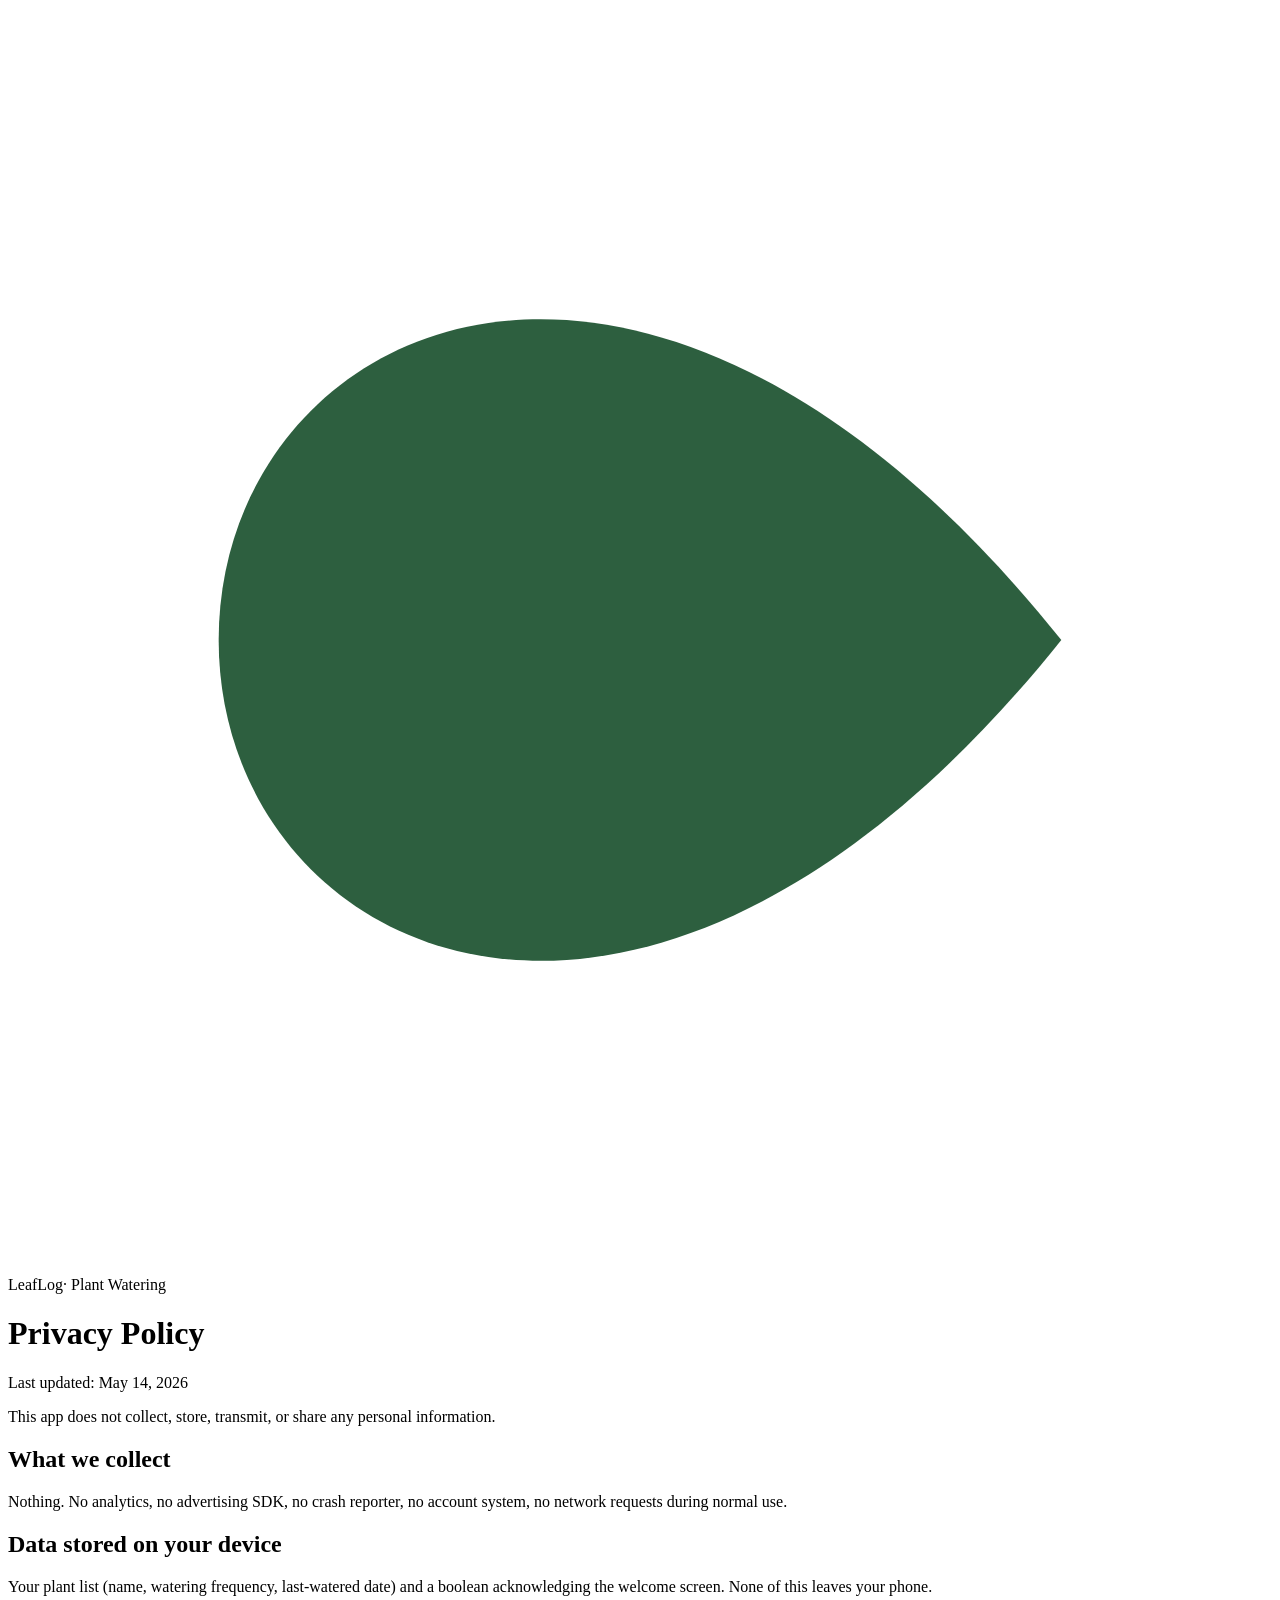
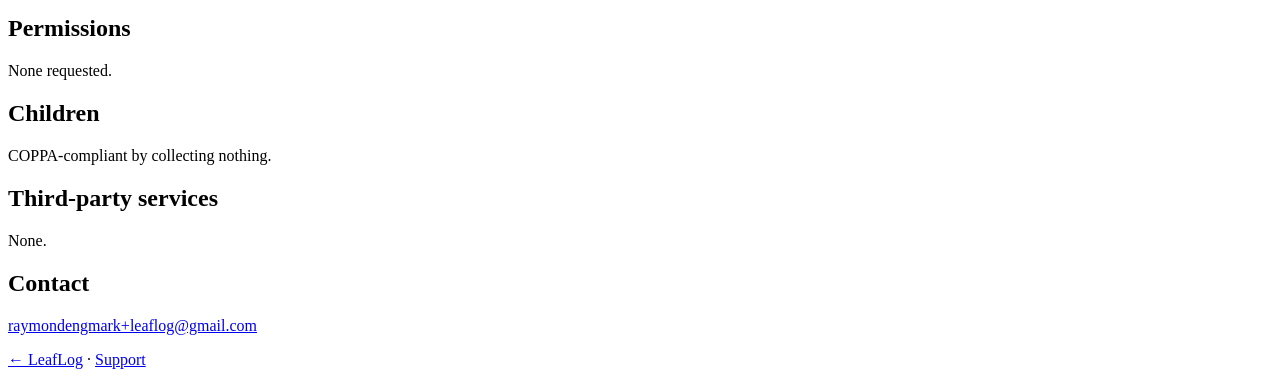
==== plant-watering/privacy/index.html @ 7d3b396c "Initial leaflog web — privacy + support" ====
<!doctype html>
<html lang="en"><head><meta charset="utf-8"><meta name="viewport" content="width=device-width, initial-scale=1"><title>Privacy — Plant Watering – LeafLog</title><link rel="stylesheet" href="/leaflog-web/assets/style.css"></head>
<body><main>
<header class="brand"><div class="mark"><svg viewBox="0 0 24 24"><path d="M4 12 C 4 6, 12 2, 20 12 C 12 22, 4 18, 4 12 Z" fill="#2D5F3F"/></svg></div><div><span class="name">LeafLog</span><span class="app">· Plant Watering</span></div></header>
<h1>Privacy Policy</h1>
<p class="updated">Last updated: May 14, 2026</p>
<p>This app does not collect, store, transmit, or share any personal information.</p>
<h2>What we collect</h2>
<p>Nothing. No analytics, no advertising SDK, no crash reporter, no account system, no network requests during normal use.</p>
<h2>Data stored on your device</h2>
<p>Your plant list (name, watering frequency, last-watered date) and a boolean acknowledging the welcome screen. None of this leaves your phone.</p>
<h2>Permissions</h2>
<p>None requested.</p>
<h2>Children</h2>
<p>COPPA-compliant by collecting nothing.</p>
<h2>Third-party services</h2>
<p>None.</p>
<h2>Contact</h2>
<p><a href="mailto:raymondengmark+leaflog@gmail.com">raymondengmark+leaflog@gmail.com</a></p>
<footer><a href="/leaflog-web/">← LeafLog</a> · <a href="/leaflog-web/plant-watering/support/">Support</a></footer>
</main></body></html>
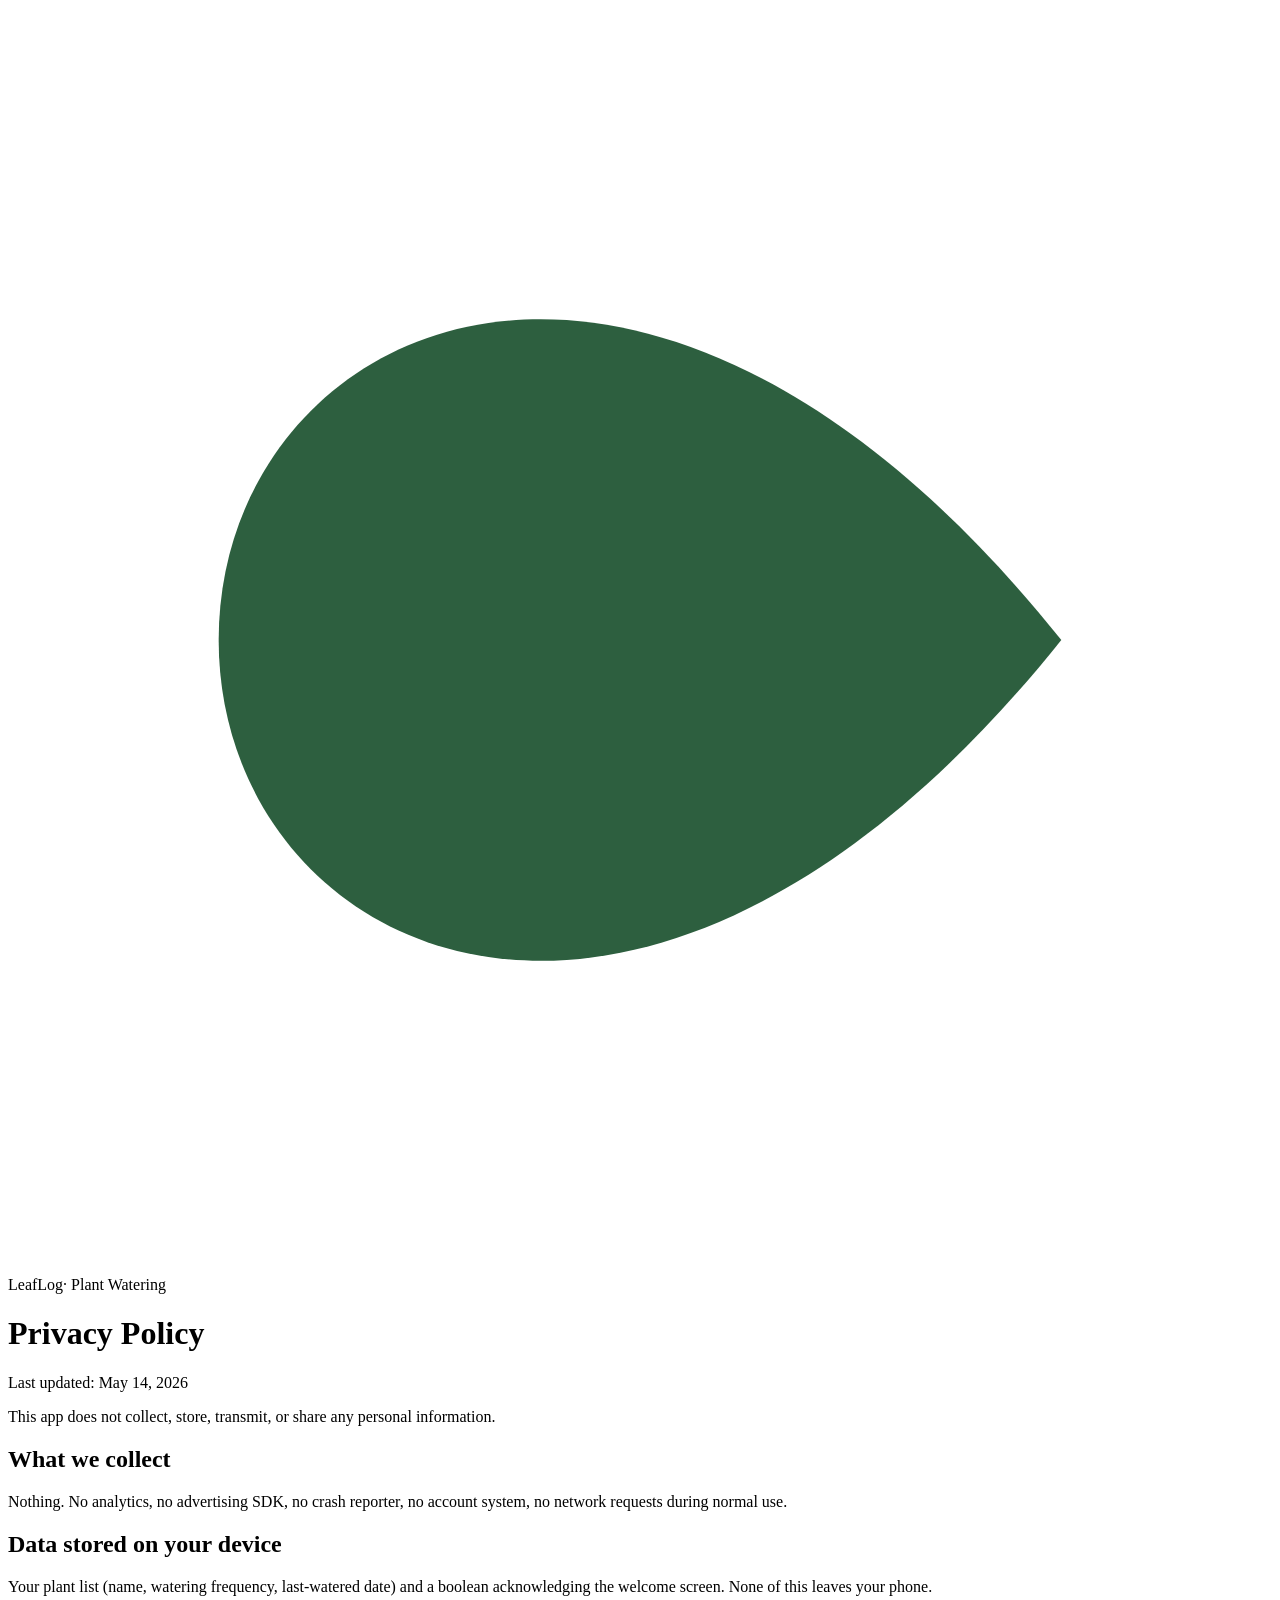
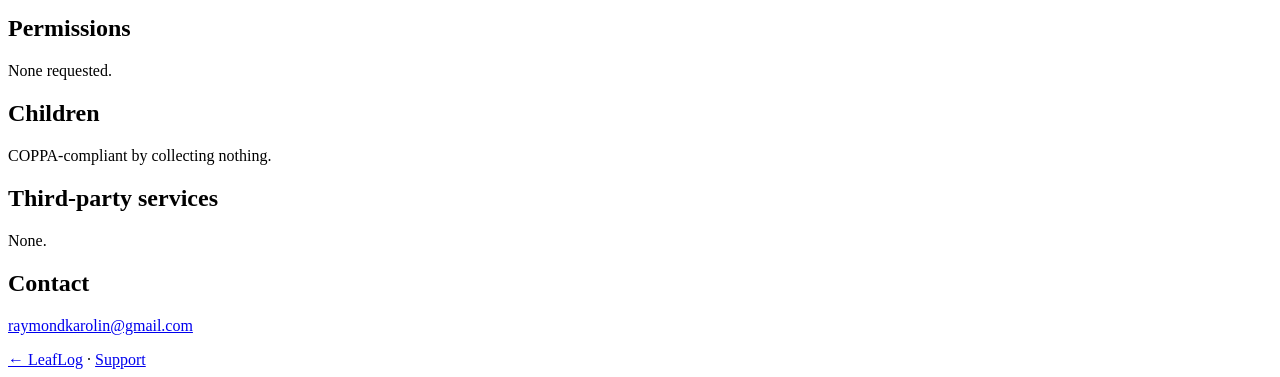
==== commit b4302c22: "support: swap to raymondkarolin@gmail.com Apple Developer enrollment is Individual, so legal name al" ====
--- a/plant-watering/privacy/index.html
+++ b/plant-watering/privacy/index.html
@@ -16,6 +16,6 @@
 <h2>Third-party services</h2>
 <p>None.</p>
 <h2>Contact</h2>
-<p><a href="mailto:raymondengmark+leaflog@gmail.com">raymondengmark+leaflog@gmail.com</a></p>
+<p><a href="mailto:raymondkarolin@gmail.com">raymondkarolin@gmail.com</a></p>
 <footer><a href="/leaflog-web/">← LeafLog</a> · <a href="/leaflog-web/plant-watering/support/">Support</a></footer>
 </main></body></html>
